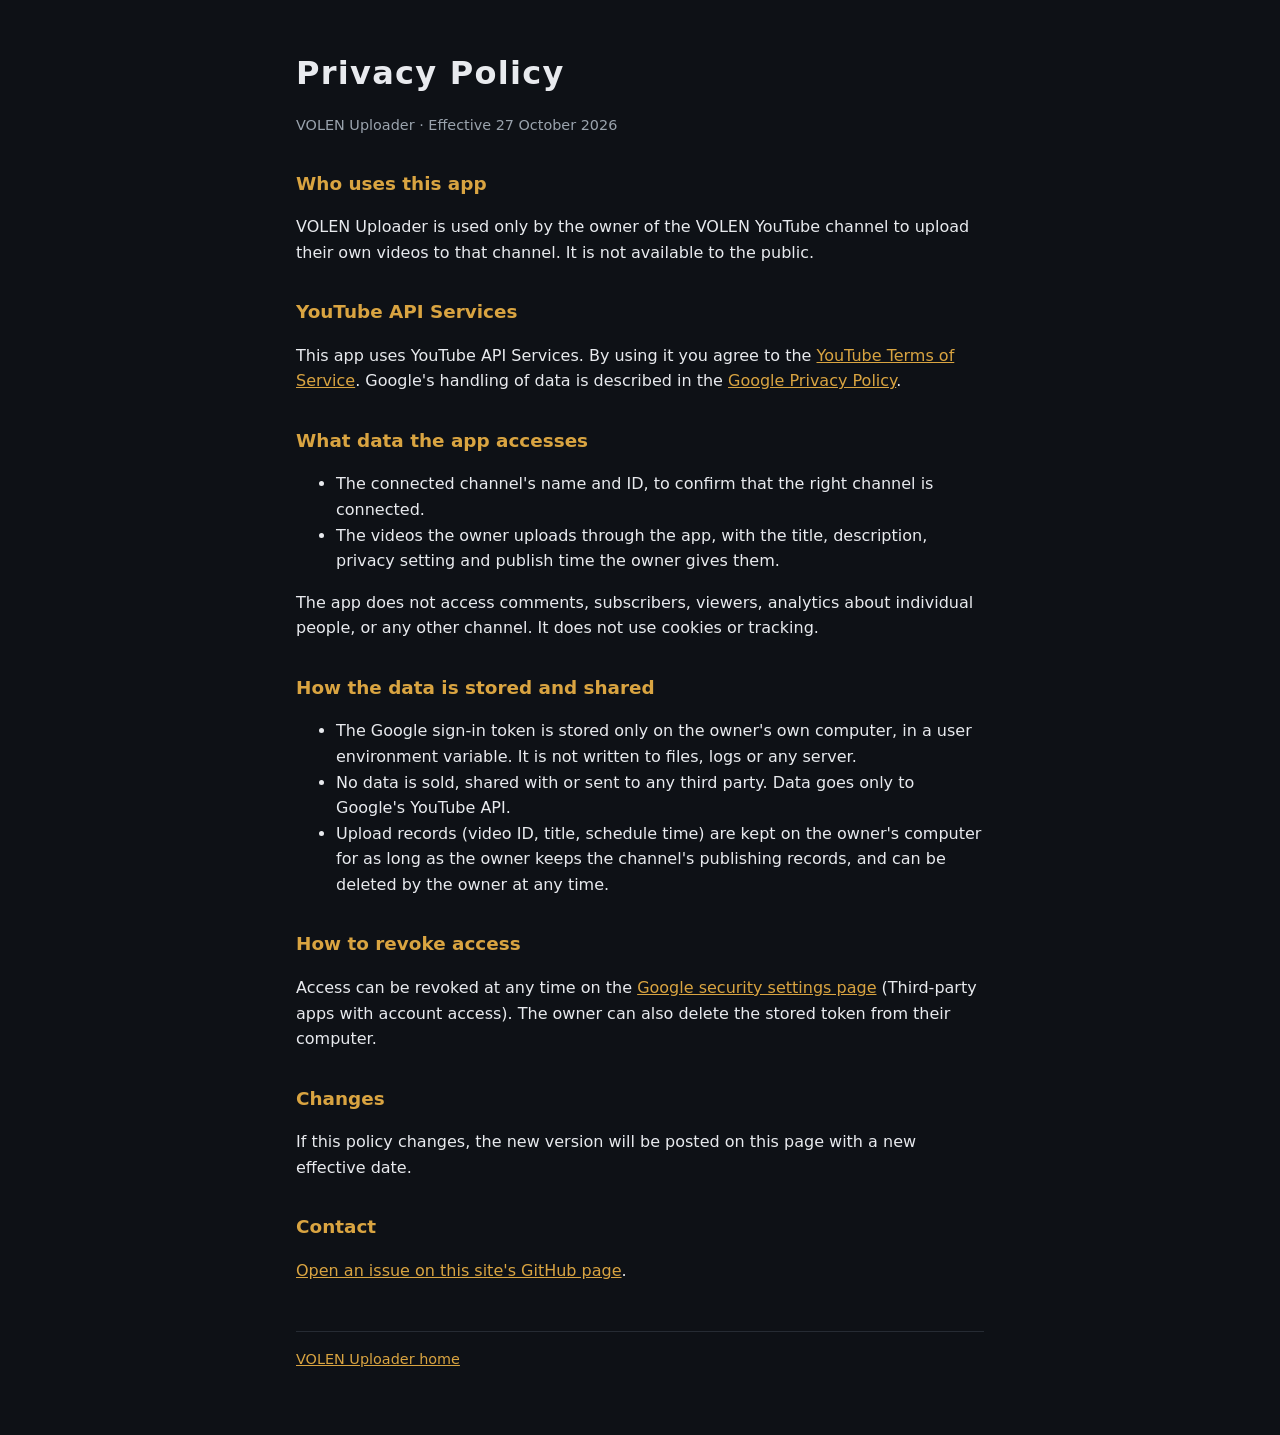
==== privacy.html @ 3c33f452 "feat: VOLEN Uploader homepage and privacy policy" ====
<!doctype html>
<html lang="en">
<head>
<meta charset="utf-8">
<meta name="viewport" content="width=device-width, initial-scale=1">
<title>VOLEN Uploader Privacy</title>
<meta name="description" content="Privacy Policy for VOLEN Uploader.">
<link rel="stylesheet" href="style.css">
</head>
<body>
<main>
  <h1>Privacy Policy</h1>
  <p class="muted">VOLEN Uploader · Effective 27 October 2026</p>

  <h2>Who uses this app</h2>
  <p>VOLEN Uploader is used only by the owner of the VOLEN YouTube channel to upload
  their own videos to that channel. It is not available to the public.</p>

  <h2>YouTube API Services</h2>
  <p>This app uses YouTube API Services. By using it you agree to the
  <a href="https://www.youtube.com/t/terms">YouTube Terms of Service</a>.
  Google's handling of data is described in the
  <a href="https://policies.google.com/privacy">Google Privacy Policy</a>.</p>

  <h2>What data the app accesses</h2>
  <ul>
    <li>The connected channel's name and ID, to confirm that the right channel is connected.</li>
    <li>The videos the owner uploads through the app, with the title, description,
    privacy setting and publish time the owner gives them.</li>
  </ul>
  <p>The app does not access comments, subscribers, viewers, analytics about individual people,
  or any other channel. It does not use cookies or tracking.</p>

  <h2>How the data is stored and shared</h2>
  <ul>
    <li>The Google sign-in token is stored only on the owner's own computer, in a user environment variable.
    It is not written to files, logs or any server.</li>
    <li>No data is sold, shared with or sent to any third party. Data goes only to Google's YouTube API.</li>
    <li>Upload records (video ID, title, schedule time) are kept on the owner's computer for as long as the
    owner keeps the channel's publishing records, and can be deleted by the owner at any time.</li>
  </ul>

  <h2>How to revoke access</h2>
  <p>Access can be revoked at any time on the
  <a href="https://security.google.com/settings/security/permissions">Google security settings page</a>
  (Third-party apps with account access). The owner can also delete the stored token from their computer.</p>

  <h2>Changes</h2>
  <p>If this policy changes, the new version will be posted on this page with a new effective date.</p>

  <h2>Contact</h2>
  <p><a href="https://github.com/leejh9674-rgb/leejh9674-rgb.github.io/issues">Open an issue on this site's GitHub page</a>.</p>

  <footer class="muted"><a href="index.html">VOLEN Uploader home</a></footer>
</main>
</body>
</html>
---- style.css ----
:root { --bg: #0e1116; --fg: #e8eaee; --muted: #9aa3ad; --accent: #d9a441; }
* { box-sizing: border-box; }
body { margin: 0; background: var(--bg); color: var(--fg); font: 16px/1.6 system-ui, -apple-system, "Segoe UI", sans-serif; }
main { max-width: 720px; margin: 0 auto; padding: 48px 16px 64px; }
h1 { font-size: 2rem; margin: 0 0 8px; letter-spacing: 0.04em; }
h2 { font-size: 1.15rem; margin: 32px 0 8px; color: var(--accent); }
p, li { color: var(--fg); }
.muted { color: var(--muted); font-size: 0.9rem; }
a { color: var(--accent); }
footer { margin-top: 48px; border-top: 1px solid #262b33; padding-top: 16px; }
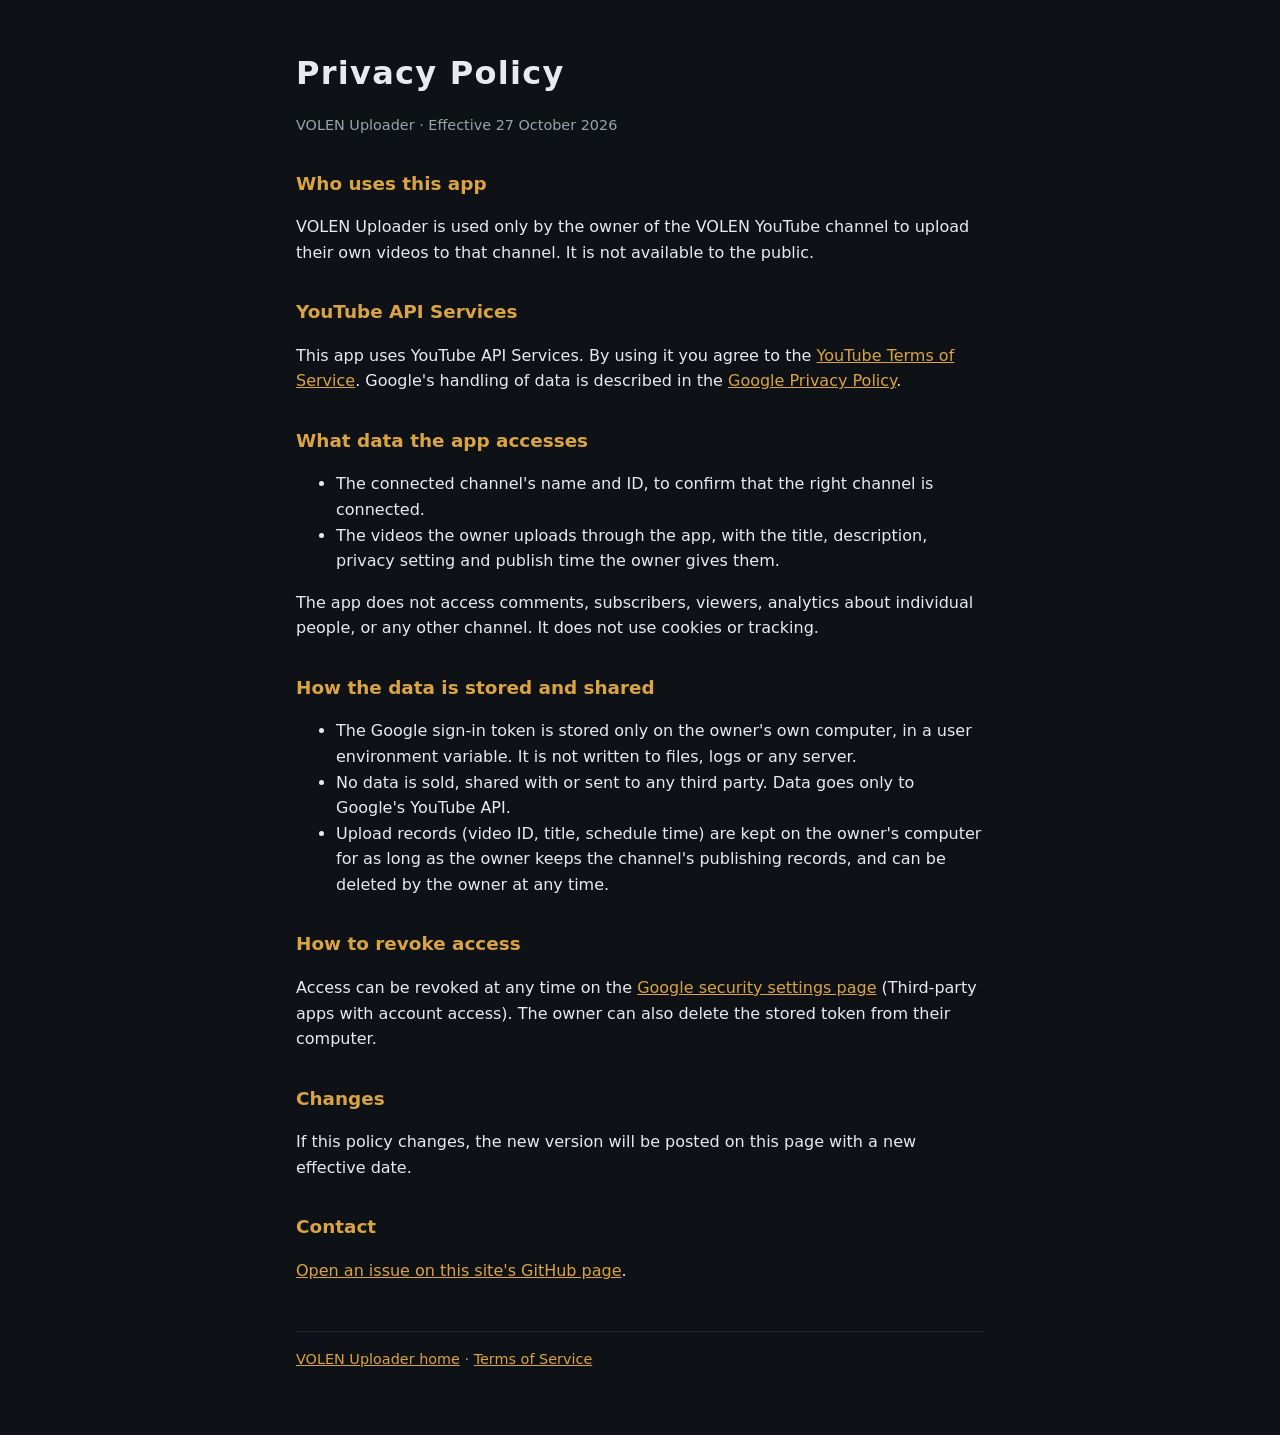
==== commit 099e150a: "feat: Terms of Service page; YouTube API Services notice on homepage" ====
--- a/privacy.html
+++ b/privacy.html
@@ -51,7 +51,7 @@
   <h2>Contact</h2>
   <p><a href="https://github.com/leejh9674-rgb/leejh9674-rgb.github.io/issues">Open an issue on this site's GitHub page</a>.</p>
 
-  <footer class="muted"><a href="index.html">VOLEN Uploader home</a></footer>
+  <footer class="muted"><a href="index.html">VOLEN Uploader home</a> · <a href="terms.html">Terms of Service</a></footer>
 </main>
 </body>
 </html>
